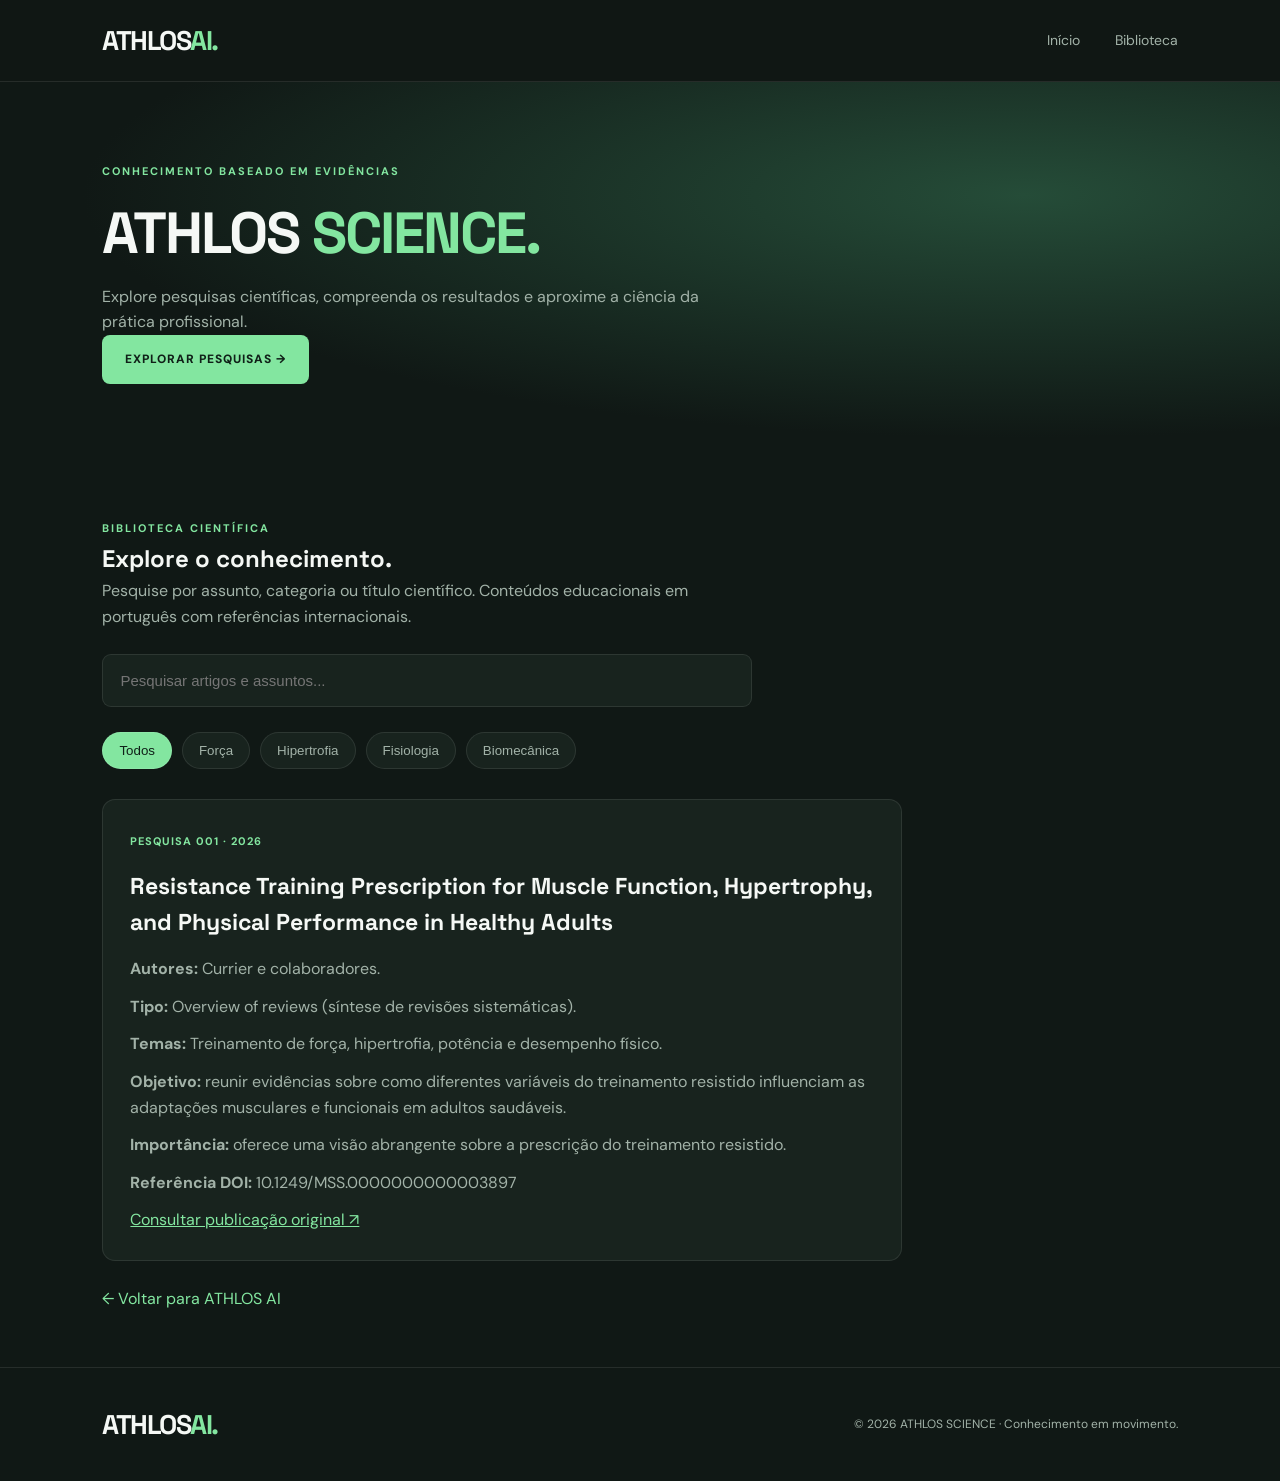
==== science.html @ 69189718 "Create science.html" ====
<!DOCTYPE html>
<html lang="pt-BR">
<head>
  <meta charset="UTF-8">
  <meta name="viewport" content="width=device-width, initial-scale=1.0">
  <meta name="theme-color" content="#101D1B">
  <title>ATHLOS SCIENCE | Biblioteca Científica</title>
  <link rel="stylesheet" href="style.css">
  <style>
    .science-hero {
      padding: 75px 8%;
      background: radial-gradient(ellipse at 80% 30%, #254c38, #101815 65%);
    }
    .science-hero h1 {
      font-size: clamp(38px, 5vw, 58px);
      margin: 18px 0;
    }
    .science-hero p, .description {
      color: var(--muted);
      max-width: 650px;
    }
    .library {
      padding: 55px 8%;
    }
    .search-box {
      width: 100%;
      max-width: 650px;
      padding: 17px;
      margin: 25px 0;
      border-radius: 9px;
      border: 1px solid var(--border);
      background: var(--surface);
      color: white;
      font-size: 15px;
    }
    .filters {
      display: flex;
      flex-wrap: wrap;
      gap: 10px;
      margin-bottom: 30px;
    }
    .filter {
      padding: 10px 16px;
      border-radius: 30px;
      border: 1px solid var(--border);
      color: var(--muted);
      background: var(--surface);
      cursor: pointer;
    }
    .filter.active {
      background: var(--green);
      color: #102018;
    }
    .research-card {
      background: var(--surface);
      border: 1px solid var(--border);
      padding: 27px;
      border-radius: 13px;
      max-width: 800px;
    }
    .research-card h2 {
      margin: 15px 0;
      font-size: 23px;
    }
    .research-card p {
      color: var(--muted);
      margin: 12px 0;
    }
    .research-card a {
      color: var(--green);
      text-decoration: underline;
    }
    .research-type {
      color: var(--green);
      font-size: 11px;
      letter-spacing: 1px;
      font-weight: bold;
    }
    .empty {
      color: var(--muted);
      padding: 25px 0;
      display: none;
    }
    .back-link {
      display: inline-block;
      color: var(--green);
      margin-top: 25px;
    }
  </style>
</head>
<body>

<header class="header">
  <a href="index.html" class="logo">ATHLOS<span>AI.</span></a>
  <nav>
    <a href="index.html">Início</a>
    <a href="#biblioteca">Biblioteca</a>
  </nav>
</header>

<section class="science-hero">
  <span class="tag">CONHECIMENTO BASEADO EM EVIDÊNCIAS</span>
  <h1>ATHLOS <span>SCIENCE.</span></h1>
  <p>
    Explore pesquisas científicas, compreenda os resultados
    e aproxime a ciência da prática profissional.
  </p>
  <a href="#biblioteca" class="primary-button">
    EXPLORAR PESQUISAS →
  </a>
</section>

<main class="library" id="biblioteca">
  <span class="tag">BIBLIOTECA CIENTÍFICA</span>
  <h2>Explore o conhecimento.</h2>
  <p class="description">
    Pesquise por assunto, categoria ou título científico.
    Conteúdos educacionais em português com referências internacionais.
  </p>

  <input
    type="search"
    id="search"
    class="search-box"
    placeholder="Pesquisar artigos e assuntos..."
    aria-label="Pesquisar pesquisas científicas"
  >

  <div class="filters">
    <button class="filter active" data-category="todos">Todos</button>
    <button class="filter" data-category="forca">Força</button>
    <button class="filter" data-category="hipertrofia">Hipertrofia</button>
    <button class="filter" data-category="fisiologia">Fisiologia</button>
    <button class="filter" data-category="biomecanica">Biomecânica</button>
  </div>

  <div id="results">

    <article class="research-card"
      data-category="forca hipertrofia"
      data-search="treinamento resistido força hipertrofia desempenho prescrição ACSM Currier">

      <span class="research-type">PESQUISA 001 · 2026</span>

      <h2>Resistance Training Prescription for Muscle Function, Hypertrophy, and Physical Performance in Healthy Adults</h2>

      <p><strong>Autores:</strong> Currier e colaboradores.</p>

      <p><strong>Tipo:</strong> Overview of reviews (síntese de revisões sistemáticas).</p>

      <p><strong>Temas:</strong> Treinamento de força, hipertrofia, potência e desempenho físico.</p>

      <p>
        <strong>Objetivo:</strong> reunir evidências sobre como diferentes
        variáveis do treinamento resistido influenciam as adaptações
        musculares e funcionais em adultos saudáveis.
      </p>

      <p>
        <strong>Importância:</strong> oferece uma visão abrangente
        sobre a prescrição do treinamento resistido.
      </p>

      <p>
        <strong>Referência DOI:</strong>
        10.1249/MSS.0000000000003897
      </p>

      <a href="https://doi.org/10.1249/MSS.0000000000003897"
         target="_blank" rel="noopener noreferrer">
        Consultar publicação original ↗
      </a>
    </article>

    <p id="empty" class="empty">
      Nenhuma pesquisa encontrada. Tente outro termo.
    </p>

  </div>

  <a href="index.html" class="back-link">← Voltar para ATHLOS AI</a>
</main>

<footer>
  <a href="index.html" class="logo">ATHLOS<span>AI.</span></a>
  <p>© 2026 ATHLOS SCIENCE · Conhecimento em movimento.</p>
</footer>

<script>
  const search = document.getElementById("search");
  const filters = document.querySelectorAll(".filter");
  const cards = document.querySelectorAll(".research-card");
  const empty = document.getElementById("empty");

  let category = "todos";

  function filterResearch() {
    const term = search.value.toLowerCase().trim();
    let visible = 0;

    cards.forEach(card => {
      const text = (
        card.innerText + " " + card.dataset.search
      ).toLowerCase();

      const categories = card.dataset.category.split(" ");

      const matchesText = text.includes(term);
      const matchesCategory =
        category === "todos" || categories.includes(category);

      const show = matchesText && matchesCategory;

      card.style.display = show ? "block" : "none";

      if (show) visible++;
    });

    empty.style.display = visible ? "none" : "block";
  }

  search.addEventListener("input", filterResearch);

  filters.forEach(button => {
    button.addEventListener("click", () => {
      filters.forEach(item => item.classList.remove("active"));
      button.classList.add("active");
      category = button.dataset.category;
      filterResearch();
    });
  });
</script>

</body>
</html>
---- style.css ----
@import url('https://fonts.googleapis.com/css2?family=DM+Sans:wght@400;500;600;700;800&family=Space+Grotesk:wght@400;500;600;700&display=swap');

:root {
  --background: #101815;
  --surface: #18231e;
  --surface-light: #202e27;
  --green: #83e6a0;
  --green-dark: #39b96b;
  --white: #f5f8f5;
  --muted: #a2b2a8;
  --border: rgba(255,255,255,0.09);
}

* {
  margin: 0;
  padding: 0;
  box-sizing: border-box;
}

html {
  scroll-behavior: smooth;
}

body {
  background: var(--background);
  color: var(--white);
  font-family: 'DM Sans', sans-serif;
  line-height: 1.6;
}

a {
  color: inherit;
  text-decoration: none;
}

.header {
  height: 82px;
  padding: 0 8%;
  display: flex;
  justify-content: space-between;
  align-items: center;
  border-bottom: 1px solid var(--border);
  background: rgba(16,24,21,0.95);
}

.logo {
  font-family: 'Space Grotesk', sans-serif;
  font-size: 27px;
  font-weight: 700;
  letter-spacing: -1.5px;
}

.logo span {
  color: var(--green);
}

nav {
  display: flex;
  gap: 35px;
}

nav a {
  color: var(--muted);
  font-size: 14px;
  transition: color .2s;
}

nav a:hover {
  color: var(--green);
}

.hero {
  min-height: 620px;
  padding: 100px 10%;
  display: flex;
  align-items: center;
  justify-content: space-between;
  gap: 50px;
  background:
    radial-gradient(ellipse at 80% 45%, rgba(57,185,107,.13), transparent 45%);
}

.hero-content {
  max-width: 650px;
}

.tag {
  color: var(--green);
  font-size: 11px;
  font-weight: 700;
  letter-spacing: 2px;
}

h1, h2, h3 {
  font-family: 'Space Grotesk', sans-serif;
}

h1 {
  font-size: clamp(38px, 5.5vw, 68px);
  line-height: 1.12;
  margin: 25px 0;
  letter-spacing: -2px;
}

h1 span, h2 span {
  color: var(--green);
}

.hero-content p {
  color: var(--muted);
  max-width: 480px;
  font-size: 16px;
  margin-bottom: 35px;
}

.primary-button {
  display: inline-flex;
  gap: 25px;
  align-items: center;
  background: var(--green);
  color: #102018;
  padding: 15px 23px;
  border-radius: 8px;
  font-size: 12px;
  font-weight: 800;
  letter-spacing: 1px;
  transition: transform .2s, background .2s;
}

.primary-button:hover {
  transform: translateY(-3px);
  background: #a1f2b5;
}

.hero-symbol {
  display: flex;
  flex-direction: column;
  align-items: center;
  gap: 18px;
}

.symbol-circle {
  width: 260px;
  height: 260px;
  border: 1px solid rgba(131,230,160,.4);
  border-radius: 50%;
  display: grid;
  place-items: center;
  box-shadow: 0 0 80px rgba(57,185,107,.12);
  position: relative;
}

.symbol-circle::before {
  content: '';
  position: absolute;
  inset: 18px;
  border: 1px solid rgba(131,230,160,.18);
  border-radius: 50%;
}

.symbol-circle span {
  font-family: 'Space Grotesk', sans-serif;
  font-size: 125px;
  font-weight: 700;
  color: var(--green);
}

.symbol-caption {
  font-size: 10px;
  color: var(--muted);
  letter-spacing: 4px;
}

.platform {
  padding: 90px 8%;
  background: #141e19;
}

.section-heading {
  text-align: center;
  margin-bottom: 50px;
}

.section-heading h2 {
  font-size: clamp(30px, 4vw, 44px);
  margin: 12px 0;
}

.section-heading p {
  color: var(--muted);
}

.cards {
  display: grid;
  grid-template-columns: repeat(4, 1fr);
  gap: 18px;
  max-width: 1300px;
  margin: auto;
}

.card {
  background: var(--surface);
  border: 1px solid var(--border);
  border-radius: 14px;
  padding: 28px 23px;
  min-height: 290px;
  transition: transform .25s, border-color .25s;
}

.card:hover {
  transform: translateY(-6px);
  border-color: rgba(131,230,160,.5);
}

.card-icon {
  font-size: 30px;
  color: var(--green);
  margin-bottom: 25px;
}

.card-number {
  display: block;
  font-size: 10px;
  color: var(--muted);
  letter-spacing: 1.5px;
}

.card h3 {
  font-size: 21px;
  margin: 10px 0;
}

.card p {
  color: var(--muted);
  font-size: 13px;
  margin-bottom: 22px;
}

.card-status {
  display: inline-block;
  color: var(--green);
  background: rgba(131,230,160,.09);
  padding: 5px 9px;
  border-radius: 5px;
  font-size: 10px;
}

.about {
  padding: 110px 10%;
  text-align: center;
}

.about h2 {
  font-size: clamp(32px, 5vw, 48px);
  margin: 20px 0;
  line-height: 1.2;
}

.about p {
  color: var(--muted);
  max-width: 620px;
  margin: auto;
}

footer {
  border-top: 1px solid var(--border);
  padding: 35px 8%;
  display: flex;
  justify-content: space-between;
  align-items: center;
}

footer p {
  font-size: 12px;
  color: var(--muted);
}

@media (max-width: 1000px) {
  .cards {
    grid-template-columns: repeat(2, 1fr);
  }

  .hero-symbol {
    display: none;
  }
}

@media (max-width: 600px) {
  .header {
    height: auto;
    min-height: 75px;
    padding: 15px 5%;
    flex-wrap: wrap;
    gap: 12px;
  }

  nav {
    gap: 16px;
  }

  nav a {
    font-size: 12px;
  }

  .hero {
    min-height: 500px;
    padding: 75px 7%;
  }

  h1 {
    letter-spacing: -1px;
  }

  .platform {
    padding: 70px 6%;
  }

  .cards {
    grid-template-columns: 1fr;
  }

  .card {
    min-height: auto;
  }

  footer {
    flex-direction: column;
    gap: 15px;
    text-align: center;
  }
}
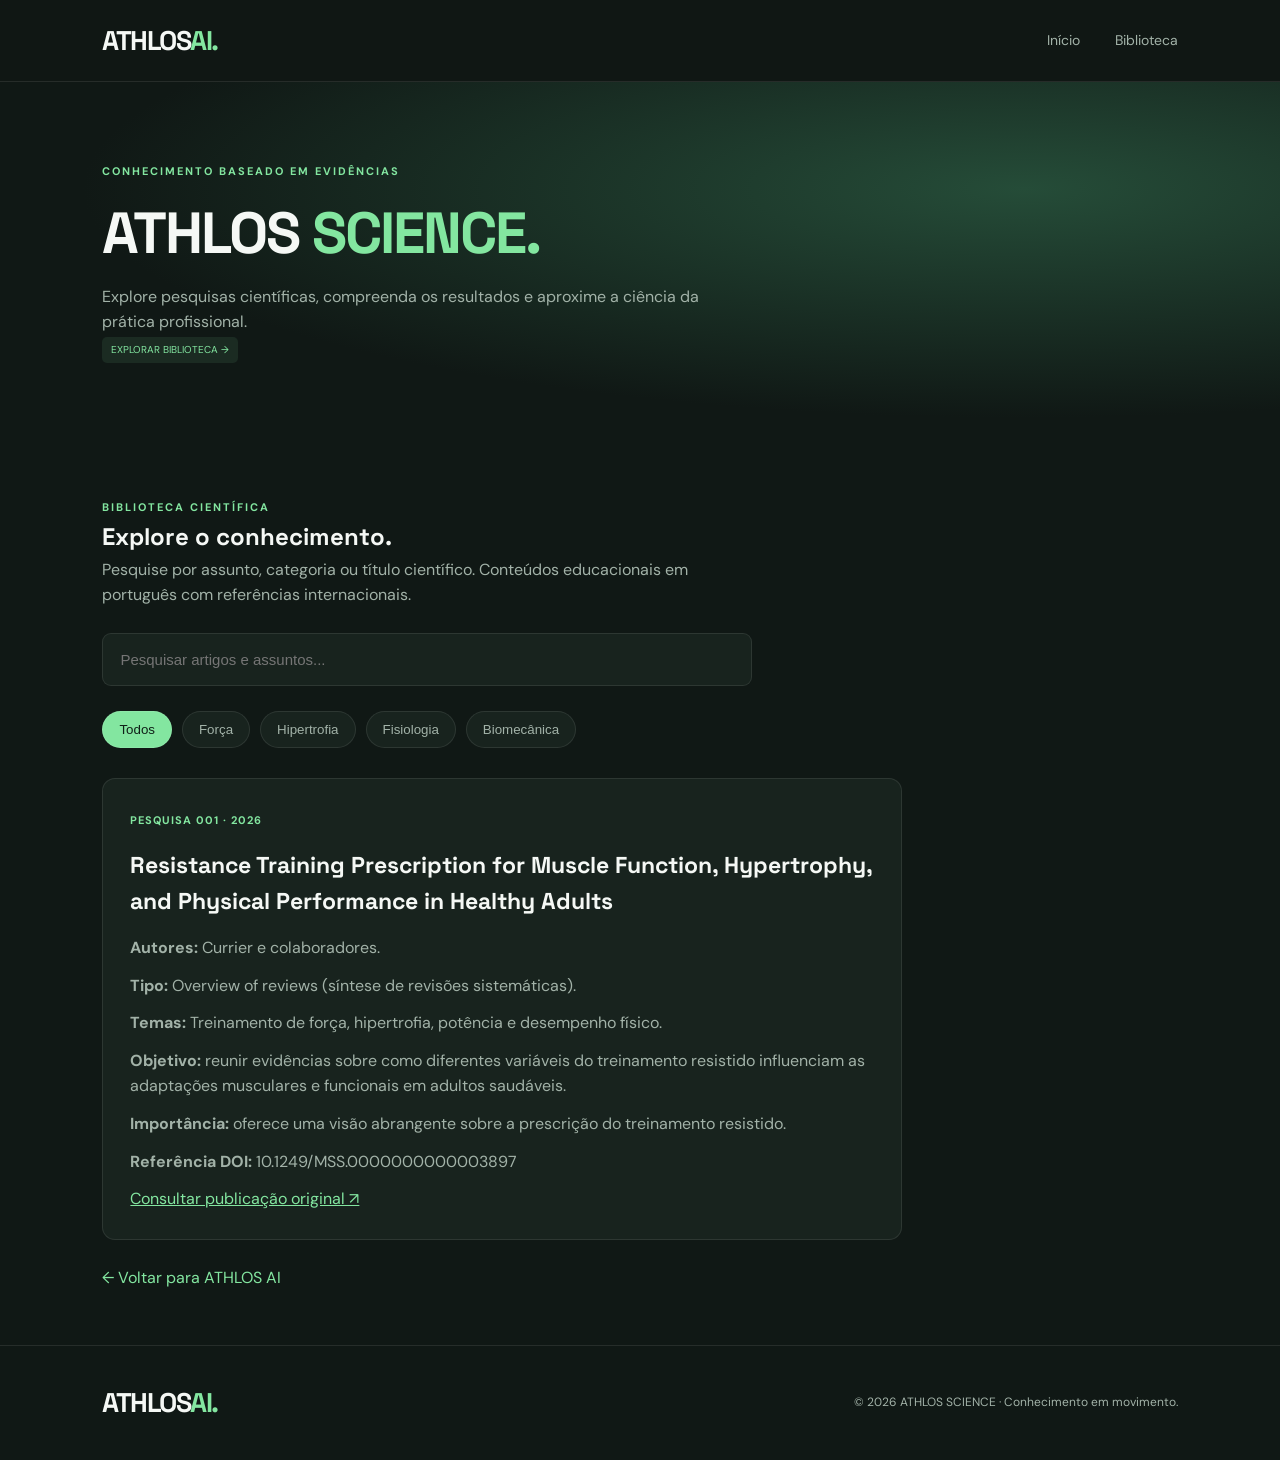
==== commit e5ffbaae: "science.html" ====
--- a/science.html
+++ b/science.html
@@ -106,9 +106,9 @@
     Explore pesquisas científicas, compreenda os resultados
     e aproxime a ciência da prática profissional.
   </p>
-  <a href="#biblioteca" class="primary-button">
-    EXPLORAR PESQUISAS →
-  </a>
+ <a href="science.html" class="card-status">
+  EXPLORAR BIBLIOTECA →
+</a>
 </section>
 
 <main class="library" id="biblioteca">
